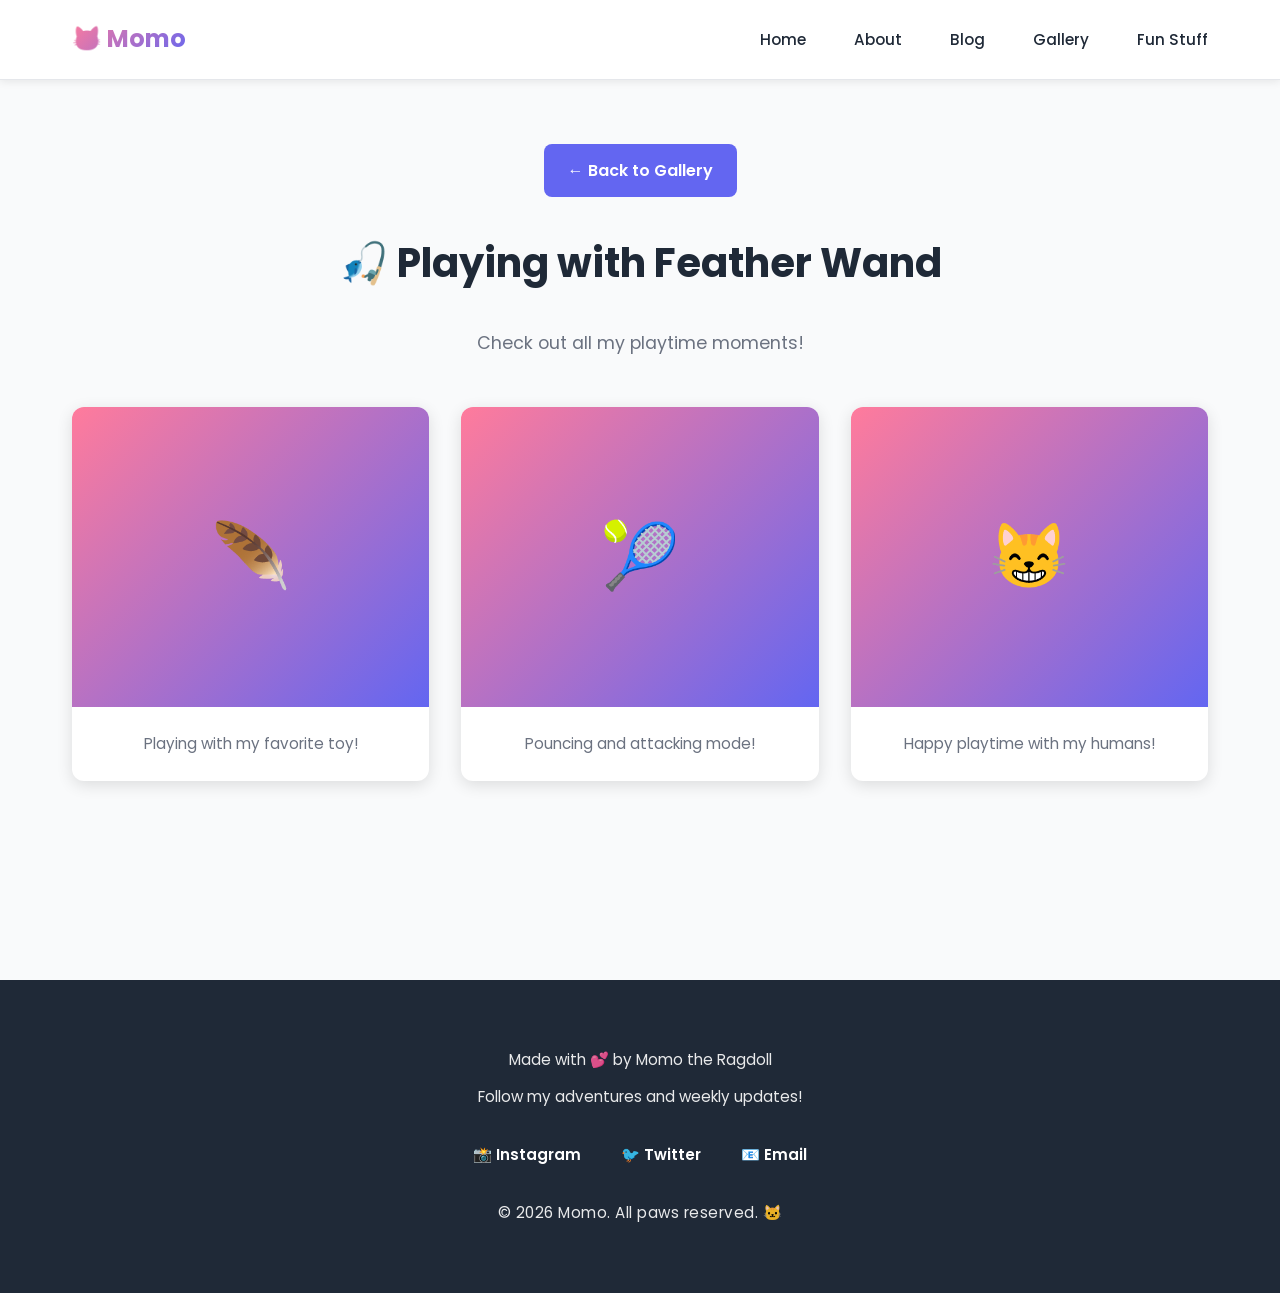
==== playing.html @ 3f37a9cf "Create playing.html - Photo gallery page for playing with feather wand" ====
<!DOCTYPE html>
<html lang="en">
<head>
    <meta charset="UTF-8">
    <meta name="viewport" content="width=device-width, initial-scale=1.0">
    <title>Playing with Feather Wand - Momo</title>
    <link rel="stylesheet" href="style.css">
    <style>
        .gallery-page {
            padding: 4rem 2rem;
            background: var(--bg-light);
            min-height: 100vh;
        }

        .gallery-header {
            text-align: center;
            margin-bottom: 3rem;
        }

        .back-button {
            display: inline-block;
            background: var(--accent-indigo);
            color: var(--bg-white);
            padding: 0.8rem 1.5rem;
            border-radius: 8px;
            text-decoration: none;
            font-weight: 600;
            transition: all 0.3s ease;
            margin-bottom: 2rem;
        }

        .back-button:hover {
            transform: translateY(-2px);
            box-shadow: var(--shadow-md);
        }

        .gallery-page-title {
            font-size: 2.5rem;
            color: var(--text-dark);
            margin-bottom: 2rem;
            font-weight: 700;
        }

        .pictures-grid {
            display: grid;
            grid-template-columns: repeat(auto-fit, minmax(300px, 1fr));
            gap: 2rem;
            margin-top: 2rem;
        }

        .picture-card {
            background: var(--bg-white);
            border-radius: 12px;
            overflow: hidden;
            box-shadow: var(--shadow-md);
            transition: all 0.3s ease;
        }

        .picture-card:hover {
            transform: translateY(-8px);
            box-shadow: var(--shadow-lg);
        }

        .picture-image {
            width: 100%;
            height: 300px;
            background: linear-gradient(135deg, #FF7B9C 0%, #6366F1 100%);
            display: flex;
            align-items: center;
            justify-content: center;
            font-size: 4rem;
            color: var(--bg-white);
        }

        .picture-info {
            padding: 1.5rem;
            text-align: center;
        }

        .picture-info p {
            color: var(--text-light);
            font-size: 0.95rem;
        }

        .container-gallery {
            max-width: 1200px;
            margin: 0 auto;
            padding: 0 2rem;
        }

        @media (max-width: 768px) {
            .gallery-page-title {
                font-size: 1.8rem;
            }

            .pictures-grid {
                grid-template-columns: 1fr;
            }
        }
    </style>
</head>
<body>
    <!-- NAVIGATION BAR -->
    <nav class="navbar">
        <div class="nav-container">
            <div class="logo">🐱 Momo</div>
            <ul class="nav-links">
                <li><a href="index.html#home">Home</a></li>
                <li><a href="index.html#about">About</a></li>
                <li><a href="index.html#blog">Blog</a></li>
                <li><a href="index.html#gallery">Gallery</a></li>
                <li><a href="index.html#fun">Fun Stuff</a></li>
            </ul>
        </div>
    </nav>

    <!-- GALLERY PAGE CONTENT -->
    <div class="gallery-page">
        <div class="container-gallery">
            <div class="gallery-header">
                <a href="index.html#gallery" class="back-button">← Back to Gallery</a>
                <h1 class="gallery-page-title">🎣 Playing with Feather Wand</h1>
                <p style="color: var(--text-light); font-size: 1.1rem;">Check out all my playtime moments!</p>
            </div>

            <div class="pictures-grid">
                <!-- Picture 1 -->
                <div class="picture-card">
                    <div class="picture-image">
                        🪶
                    </div>
                    <div class="picture-info">
                        <p>Playing with my favorite toy!</p>
                    </div>
                </div>

                <!-- Picture 2 -->
                <div class="picture-card">
                    <div class="picture-image">
                        🎾
                    </div>
                    <div class="picture-info">
                        <p>Pouncing and attacking mode!</p>
                    </div>
                </div>

                <!-- Picture 3 -->
                <div class="picture-card">
                    <div class="picture-image">
                        😸
                    </div>
                    <div class="picture-info">
                        <p>Happy playtime with my humans!</p>
                    </div>
                </div>
            </div>
        </div>
    </div>

    <!-- FOOTER -->
    <footer class="footer">
        <div class="container">
            <p>Made with 💕 by Momo the Ragdoll</p>
            <p>Follow my adventures and weekly updates!</p>
            <div class="social-links">
                <a href="#" class="social-icon">📸 Instagram</a>
                <a href="#" class="social-icon">🐦 Twitter</a>
                <a href="#" class="social-icon">📧 Email</a>
            </div>
            <p class="footer-year">&copy; 2026 Momo. All paws reserved. 🐱</p>
        </div>
    </footer>

    <!-- JAVASCRIPT -->
    <script src="script.js"></script>
</body>
</html>
---- style.css ----
/* ===========================
   MOMO'S MODERN WEBSITE STYLES
   =========================== */

/* Import modern font */
@import url('https://fonts.googleapis.com/css2?family=Poppins:wght@300;400;500;600;700&display=swap');

/* Global Styles & Variables */
* {
    margin: 0;
    padding: 0;
    box-sizing: border-box;
}

:root {
    /* Modern color palette */
    --primary-gradient: linear-gradient(135deg, #FF7B9C 0%, #6366F1 100%);
    --secondary-gradient: linear-gradient(135deg, #A78BFA 0%, #FF7B9C 100%);
    --accent-coral: #FF7B9C;
    --accent-indigo: #6366F1;
    --accent-purple: #A78BFA;
    --text-dark: #1F2937;
    --text-light: #6B7280;
    --bg-light: #F9FAFB;
    --bg-white: #FFFFFF;
    --border-light: #E5E7EB;
    --shadow-sm: 0 2px 8px rgba(0, 0, 0, 0.08);
    --shadow-md: 0 4px 16px rgba(0, 0, 0, 0.12);
    --shadow-lg: 0 12px 32px rgba(0, 0, 0, 0.15);
}

html {
    scroll-behavior: smooth;
}

body {
    font-family: 'Poppins', sans-serif;
    line-height: 1.7;
    color: var(--text-dark);
    background-color: var(--bg-light);
    font-weight: 400;
}

/* NAVIGATION BAR */
.navbar {
    background: var(--bg-white);
    padding: 1.2rem 0;
    position: sticky;
    top: 0;
    box-shadow: var(--shadow-sm);
    z-index: 100;
    border-bottom: 1px solid var(--border-light);
}

.nav-container {
    max-width: 1200px;
    margin: 0 auto;
    padding: 0 2rem;
    display: flex;
    justify-content: space-between;
    align-items: center;
}

.logo {
    font-size: 1.5rem;
    font-weight: 700;
    background: var(--primary-gradient);
    -webkit-background-clip: text;
    -webkit-text-fill-color: transparent;
    background-clip: text;
}

.nav-links {
    list-style: none;
    display: flex;
    gap: 3rem;
}

.nav-links a {
    color: var(--text-dark);
    text-decoration: none;
    font-weight: 500;
    font-size: 0.95rem;
    transition: color 0.3s ease;
    position: relative;
}

.nav-links a:hover {
    background: var(--primary-gradient);
    -webkit-background-clip: text;
    -webkit-text-fill-color: transparent;
    background-clip: text;
}

/* HERO SECTION */
.hero {
    background: linear-gradient(rgba(0, 0, 0, 0.4), rgba(0, 0, 0, 0.4)), url('hero-background.JPG') center/cover no-repeat;
    color: var(--bg-white);
    padding: 6rem 2rem;
    text-align: center;
    display: flex;
    align-items: center;
    justify-content: center;
    gap: 4rem;
    min-height: 550px;
}

.hero-content {
    flex: 1;
    max-width: 600px;
    text-align: left;
}

.hero-title {
    font-size: 3.5rem;
    margin-bottom: 1.5rem;
    font-weight: 700;
    letter-spacing: -1px;
    animation: fadeInDown 0.8s ease;
    line-height: 1.2;
}

.hero-subtitle {
    font-size: 1.25rem;
    margin-bottom: 2.5rem;
    opacity: 0.95;
    animation: fadeInUp 0.8s ease 0.2s both;
    line-height: 1.6;
    font-weight: 300;
}

.cta-button {
    background: var(--bg-white);
    color: var(--accent-indigo);
    padding: 1rem 2.5rem;
    border: none;
    border-radius: 8px;
    font-size: 1rem;
    font-weight: 600;
    cursor: pointer;
    transition: all 0.3s ease;
    box-shadow: var(--shadow-md);
    font-family: 'Poppins', sans-serif;
}

.cta-button:hover {
    transform: translateY(-2px);
    box-shadow: var(--shadow-lg);
}

.hero-emoji {
    font-size: 6rem;
    animation: bounce 2s infinite;
    flex-shrink: 0;
}

/* Container for sections */
.container {
    max-width: 1200px;
    margin: 0 auto;
    padding: 0 2rem;
}

/* Section Titles */
.section-title {
    font-size: 2.8rem;
    text-align: center;
    margin-bottom: 3.5rem;
    font-weight: 700;
    color: var(--text-dark);
    letter-spacing: -0.5px;
}

/* ABOUT ME SECTION */
.about {
    padding: 6rem 2rem;
    background: var(--bg-white);
}

.about-grid {
    display: grid;
    grid-template-columns: repeat(auto-fit, minmax(260px, 1fr));
    gap: 2.5rem;
    margin-top: 2rem;
}

.about-card {
    background: var(--bg-light);
    padding: 2.5rem;
    border-radius: 12px;
    text-align: center;
    box-shadow: var(--shadow-sm);
    transition: all 0.3s ease;
    border: 1px solid var(--border-light);
}

.about-card:hover {
    transform: translateY(-8px);
    box-shadow: var(--shadow-md);
    border-color: var(--accent-purple);
}

.emoji-large {
    font-size: 2.8rem;
    margin-bottom: 1.5rem;
    display: block;
}

.about-card h3 {
    color: var(--accent-indigo);
    margin-bottom: 1.2rem;
    font-size: 1.3rem;
    font-weight: 600;
}

.about-card p {
    color: var(--text-light);
    line-height: 1.8;
    font-size: 0.95rem;
}

/* BLOG SECTION */
.blog {
    padding: 6rem 2rem;
    background: var(--bg-light);
}

.blog-posts {
    display: grid;
    gap: 2.5rem;
    margin-top: 2rem;
}

.blog-post {
    background: var(--bg-white);
    padding: 2.5rem;
    border-left: 5px solid var(--accent-coral);
    border-radius: 10px;
    box-shadow: var(--shadow-sm);
    transition: all 0.3s ease;
    border: 1px solid var(--border-light);
    border-left: 5px solid var(--accent-coral);
}

.blog-post:hover {
    transform: translateX(6px);
    box-shadow: var(--shadow-md);
}

.blog-date {
    color: var(--accent-indigo);
    font-weight: 600;
    font-size: 0.85rem;
    margin-bottom: 0.8rem;
    text-transform: uppercase;
    letter-spacing: 0.5px;
}

.blog-post h3 {
    color: var(--text-dark);
    margin-bottom: 1.2rem;
    font-size: 1.6rem;
    font-weight: 600;
}

.blog-post p {
    color: var(--text-light);
    line-height: 1.8;
    margin-bottom: 1.5rem;
    font-size: 0.95rem;
}

.blog-tag {
    display: inline-block;
    background: var(--accent-coral);
    color: var(--bg-white);
    padding: 0.5rem 1.2rem;
    border-radius: 20px;
    font-size: 0.8rem;
    font-weight: 600;
    text-transform: uppercase;
    letter-spacing: 0.3px;
}

/* PHOTO GALLERY SECTION */
.gallery {
    padding: 6rem 2rem;
    background: var(--bg-white);
}

.gallery-grid {
    display: grid;
    grid-template-columns: repeat(auto-fit, minmax(220px, 1fr));
    gap: 2.5rem;
    margin-top: 2rem;
}

.gallery-item {
    background: var(--primary-gradient);
    padding: 2.8rem;
    border-radius: 12px;
    text-align: center;
    box-shadow: var(--shadow-md);
    transition: all 0.3s ease;
    cursor: pointer;
    position: relative;
    overflow: hidden;
}

.gallery-item::before {
    content: '';
    position: absolute;
    top: 0;
    left: -100%;
    width: 100%;
    height: 100%;
    background: rgba(255, 255, 255, 0.1);
    transition: left 0.3s ease;
}

.gallery-item:hover {
    transform: scale(1.06);
    box-shadow: var(--shadow-lg);
}

.gallery-item:hover::before {
    left: 100%;
}

.gallery-image {
    font-size: 3.5rem;
    margin-bottom: 1.2rem;
    animation: float 3s ease-in-out infinite;
    position: relative;
    z-index: 1;
}

.gallery-item p {
    color: var(--bg-white);
    font-weight: 600;
    text-shadow: 0 2px 4px rgba(0, 0, 0, 0.1);
    position: relative;
    z-index: 1;
    font-size: 0.95rem;
}

/* FUN STUFF SECTION */
.fun-stuff {
    padding: 6rem 2rem;
    background: var(--bg-light);
}

.fun-grid {
    display: grid;
    grid-template-columns: repeat(auto-fit, minmax(280px, 1fr));
    gap: 2.5rem;
    margin-top: 2rem;
}

.fun-item {
    background: var(--bg-white);
    padding: 2.5rem;
    border-radius: 12px;
    box-shadow: var(--shadow-sm);
    transition: all 0.3s ease;
    border: 1px solid var(--border-light);
}

.fun-item:hover {
    transform: translateY(-8px);
    box-shadow: var(--shadow-md);
    border-color: var(--accent-purple);
}

.fun-item h3 {
    color: var(--accent-indigo);
    margin-bottom: 1.5rem;
    font-size: 1.3rem;
    font-weight: 600;
}

.fun-item ul {
    list-style: none;
    padding: 0;
}

.fun-item li {
    color: var(--text-light);
    padding: 0.8rem 0;
    border-bottom: 1px solid var(--border-light);
    padding-left: 1.8rem;
    position: relative;
    font-size: 0.95rem;
    transition: padding-left 0.3s ease;
}

.fun-item li:hover {
    padding-left: 2.2rem;
}

.fun-item li:last-child {
    border-bottom: none;
}

.fun-item li:before {
    content: "🐾";
    position: absolute;
    left: 0;
}

/* FOOTER */
.footer {
    background: var(--text-dark);
    color: var(--bg-white);
    padding: 3.5rem 2rem;
    text-align: center;
}

.footer p {
    margin: 0.7rem 0;
    font-size: 0.95rem;
    opacity: 0.9;
}

.social-links {
    margin: 2rem 0;
    display: flex;
    justify-content: center;
    gap: 2.5rem;
    flex-wrap: wrap;
}

.social-icon {
    color: var(--bg-white);
    text-decoration: none;
    font-weight: 600;
    transition: all 0.3s ease;
    font-size: 0.95rem;
}

.social-icon:hover {
    background: var(--primary-gradient);
    -webkit-background-clip: text;
    -webkit-text-fill-color: transparent;
    background-clip: text;
}

.footer-year {
    font-size: 0.85rem;
    margin-top: 1.5rem;
    opacity: 0.7;
    letter-spacing: 0.5px;
}

/* ANIMATIONS */
@keyframes fadeInDown {
    from {
        opacity: 0;
        transform: translateY(-30px);
    }
    to {
        opacity: 1;
        transform: translateY(0);
    }
}

@keyframes fadeInUp {
    from {
        opacity: 0;
        transform: translateY(30px);
    }
    to {
        opacity: 1;
        transform: translateY(0);
    }
}

@keyframes bounce {
    0%, 100% {
        transform: translateY(0);
    }
    50% {
        transform: translateY(-25px);
    }
}

@keyframes float {
    0%, 100% {
        transform: translateY(0px);
    }
    50% {
        transform: translateY(-12px);
    }
}

/* RESPONSIVE DESIGN */
@media (max-width: 1024px) {
    .hero {
        gap: 2rem;
        padding: 4rem 2rem;
        min-height: auto;
    }

    .hero-title {
        font-size: 2.5rem;
    }

    .hero-emoji {
        font-size: 4rem;
    }

    .section-title {
        font-size: 2.2rem;
    }
}

@media (max-width: 768px) {
    .hero {
        flex-direction: column;
        text-align: center;
        padding: 3rem 1.5rem;
    }

    .hero-content {
        text-align: center;
    }

    .hero-title {
        font-size: 2rem;
    }

    .hero-subtitle {
        font-size: 1rem;
    }

    .hero-emoji {
        font-size: 3rem;
    }

    .nav-links {
        gap: 1.5rem;
        font-size: 0.85rem;
    }

    .section-title {
        font-size: 1.8rem;
        margin-bottom: 2.5rem;
    }

    .about,
    .blog,
    .gallery,
    .fun-stuff {
        padding: 4rem 1.5rem;
    }

    .about-grid,
    .fun-grid,
    .gallery-grid,
    .blog-posts {
        gap: 1.8rem;
    }

    .about-card,
    .fun-item {
        padding: 1.8rem;
    }

    .blog-post {
        padding: 1.8rem;
    }
}

@media (max-width: 480px) {
    .logo {
        font-size: 1.2rem;
    }

    .nav-links {
        gap: 1rem;
        font-size: 0.75rem;
    }

    .hero-title {
        font-size: 1.5rem;
    }

    .hero-subtitle {
        font-size: 0.9rem;
    }

    .section-title {
        font-size: 1.5rem;
    }

    .about,
    .blog,
    .gallery,
    .fun-stuff {
        padding: 3rem 1rem;
    }

    .cta-button {
        padding: 0.8rem 2rem;
        font-size: 0.9rem;
    }
}
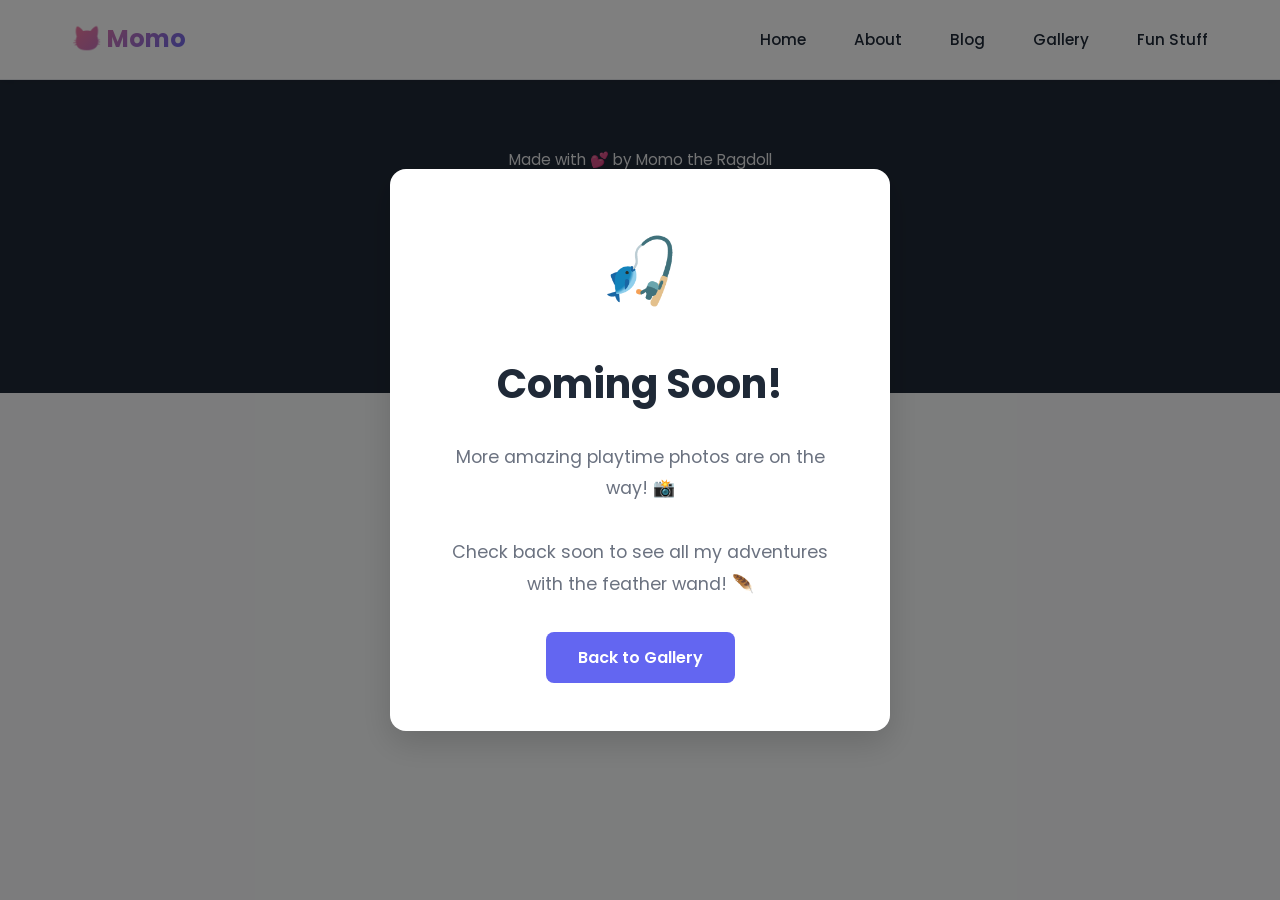
==== commit 59b7379b: "Update playing.html - Add "Coming Soon" popup modal" ====
--- a/playing.html
+++ b/playing.html
@@ -10,91 +10,104 @@
             padding: 4rem 2rem;
             background: var(--bg-light);
             min-height: 100vh;
+            display: flex;
+            align-items: center;
+            justify-content: center;
         }
 
-        .gallery-header {
-            text-align: center;
-            margin-bottom: 3rem;
+        .modal-overlay {
+            position: fixed;
+            top: 0;
+            left: 0;
+            width: 100%;
+            height: 100%;
+            background: rgba(0, 0, 0, 0.5);
+            display: flex;
+            align-items: center;
+            justify-content: center;
+            z-index: 1000;
         }
 
-        .back-button {
-            display: inline-block;
-            background: var(--accent-indigo);
-            color: var(--bg-white);
-            padding: 0.8rem 1.5rem;
-            border-radius: 8px;
-            text-decoration: none;
-            font-weight: 600;
-            transition: all 0.3s ease;
+        .modal {
+            background: var(--bg-white);
+            border-radius: 16px;
+            padding: 3rem;
+            text-align: center;
+            max-width: 500px;
+            box-shadow: var(--shadow-lg);
+            animation: slideIn 0.3s ease;
+        }
+
+        @keyframes slideIn {
+            from {
+                opacity: 0;
+                transform: translateY(-30px);
+            }
+            to {
+                opacity: 1;
+                transform: translateY(0);
+            }
+        }
+
+        .modal-title {
+            font-size: 2.5rem;
+            color: var(--text-dark);
+            margin-bottom: 1.5rem;
+            font-weight: 700;
+        }
+
+        .modal-text {
+            color: var(--text-light);
+            font-size: 1.1rem;
+            line-height: 1.8;
             margin-bottom: 2rem;
         }
 
-        .back-button:hover {
+        .modal-emoji {
+            font-size: 4rem;
+            margin-bottom: 1.5rem;
+            animation: bounce 2s infinite;
+        }
+
+        .close-button {
+            background: var(--accent-indigo);
+            color: var(--bg-white);
+            padding: 0.8rem 2rem;
+            border: none;
+            border-radius: 8px;
+            font-size: 1rem;
+            font-weight: 600;
+            cursor: pointer;
+            transition: all 0.3s ease;
+            font-family: 'Poppins', sans-serif;
+        }
+
+        .close-button:hover {
             transform: translateY(-2px);
             box-shadow: var(--shadow-md);
         }
 
-        .gallery-page-title {
-            font-size: 2.5rem;
-            color: var(--text-dark);
-            margin-bottom: 2rem;
-            font-weight: 700;
-        }
-
-        .pictures-grid {
-            display: grid;
-            grid-template-columns: repeat(auto-fit, minmax(300px, 1fr));
-            gap: 2rem;
-            margin-top: 2rem;
-        }
-
-        .picture-card {
-            background: var(--bg-white);
-            border-radius: 12px;
-            overflow: hidden;
-            box-shadow: var(--shadow-md);
-            transition: all 0.3s ease;
-        }
-
-        .picture-card:hover {
-            transform: translateY(-8px);
-            box-shadow: var(--shadow-lg);
-        }
-
-        .picture-image {
-            width: 100%;
-            height: 300px;
-            background: linear-gradient(135deg, #FF7B9C 0%, #6366F1 100%);
-            display: flex;
-            align-items: center;
-            justify-content: center;
-            font-size: 4rem;
-            color: var(--bg-white);
-        }
-
-        .picture-info {
-            padding: 1.5rem;
-            text-align: center;
-        }
-
-        .picture-info p {
-            color: var(--text-light);
-            font-size: 0.95rem;
-        }
-
-        .container-gallery {
-            max-width: 1200px;
-            margin: 0 auto;
-            padding: 0 2rem;
+        @keyframes bounce {
+            0%, 100% {
+                transform: translateY(0);
+            }
+            50% {
+                transform: translateY(-15px);
+            }
         }
 
         @media (max-width: 768px) {
-            .gallery-page-title {
+            .modal {
+                padding: 2rem;
+                margin: 1rem;
+            }
+
+            .modal-title {
                 font-size: 1.8rem;
             }
 
-            .pictures-grid {
-                grid-template-columns: 1fr;
+            .modal-emoji {
+                font-size: 3rem;
             }
         }
     </style>
@@ -114,46 +127,14 @@
         </div>
     </nav>
 
-    <!-- GALLERY PAGE CONTENT -->
-    <div class="gallery-page">
-        <div class="container-gallery">
-            <div class="gallery-header">
-                <a href="index.html#gallery" class="back-button">← Back to Gallery</a>
-                <h1 class="gallery-page-title">🎣 Playing with Feather Wand</h1>
-                <p style="color: var(--text-light); font-size: 1.1rem;">Check out all my playtime moments!</p>
-            </div>
-
-            <div class="pictures-grid">
-                <!-- Picture 1 -->
-                <div class="picture-card">
-                    <div class="picture-image">
-                        🪶
-                    </div>
-                    <div class="picture-info">
-                        <p>Playing with my favorite toy!</p>
-                    </div>
-                </div>
-
-                <!-- Picture 2 -->
-                <div class="picture-card">
-                    <div class="picture-image">
-                        🎾
-                    </div>
-                    <div class="picture-info">
-                        <p>Pouncing and attacking mode!</p>
-                    </div>
-                </div>
-
-                <!-- Picture 3 -->
-                <div class="picture-card">
-                    <div class="picture-image">
-                        😸
-                    </div>
-                    <div class="picture-info">
-                        <p>Happy playtime with my humans!</p>
-                    </div>
-                </div>
-            </div>
+    <!-- COMING SOON POPUP -->
+    <div class="modal-overlay">
+        <div class="modal">
+            <div class="modal-emoji">🎣</div>
+            <h1 class="modal-title">Coming Soon!</h1>
+            <p class="modal-text">More amazing playtime photos are on the way! 📸</p>
+            <p class="modal-text">Check back soon to see all my adventures with the feather wand! 🪶</p>
+            <button class="close-button" onclick="window.location.href='index.html#gallery'">Back to Gallery</button>
         </div>
     </div>
 
